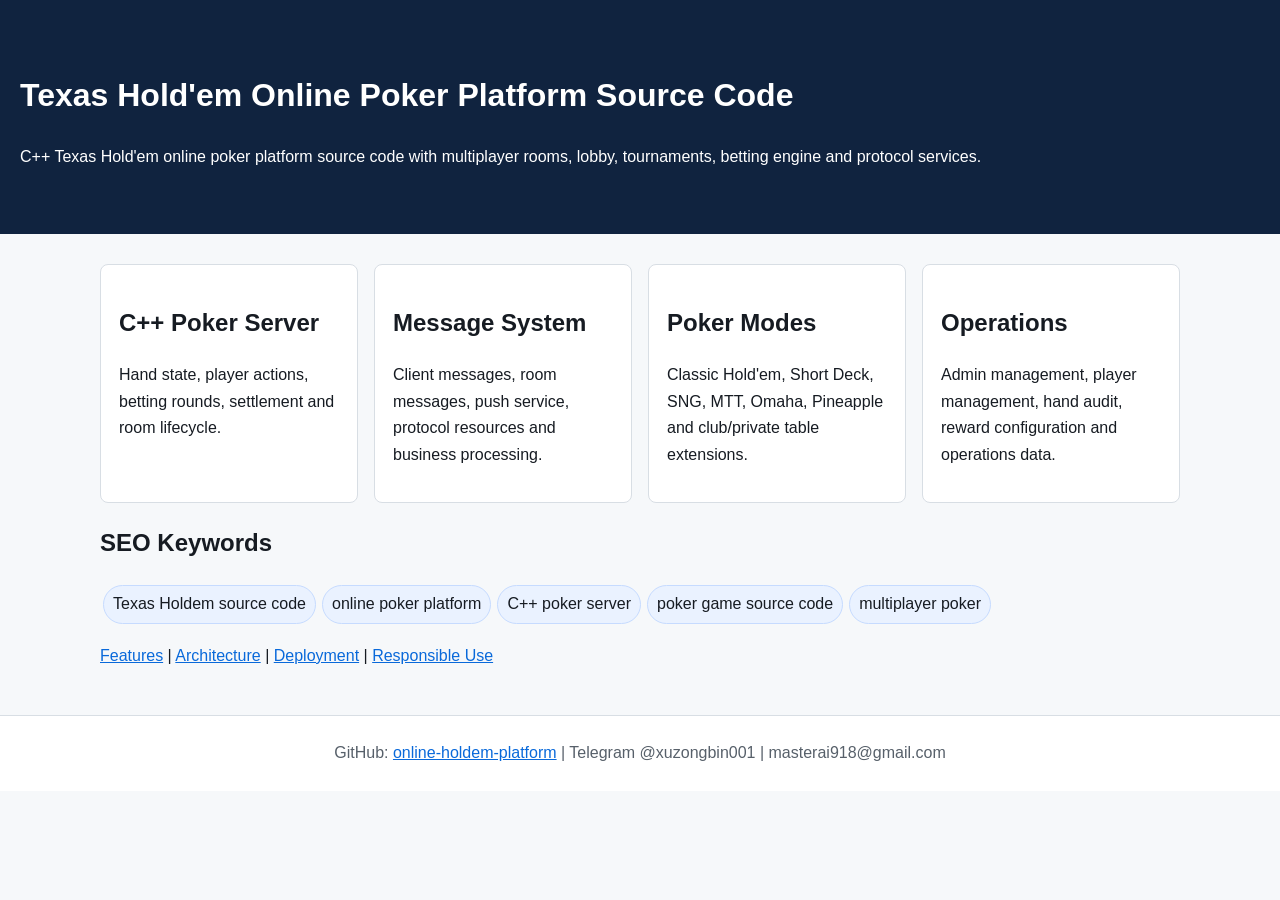
==== docs/index.html @ de96804f "Add files via upload" ====
<!doctype html>
<html lang="en">
<head>
  <meta charset="utf-8">
  <meta name="viewport" content="width=device-width, initial-scale=1">
  <title>Texas Hold'em Online Poker Source Code</title>
  <meta name="description" content="Texas Hold'em online poker platform source code with C++ game server, real-time multiplayer rooms, lobby, tournaments, betting engine, protocols and push service.">
  <style>
body{font-family:Arial,"Microsoft YaHei",sans-serif;margin:0;color:#161b22;background:#f6f8fa;line-height:1.65}
header{background:#10233f;color:white;padding:48px 20px}
main{max-width:1080px;margin:0 auto;padding:30px 20px}
.grid{display:grid;grid-template-columns:repeat(auto-fit,minmax(230px,1fr));gap:16px}
.card{background:white;border:1px solid #d8dee4;border-radius:8px;padding:18px}
.tag{display:inline-block;background:#eaf2ff;border:1px solid #c6dbff;border-radius:999px;padding:5px 9px;margin:3px}
a{color:#0969da}footer{padding:24px 20px;text-align:center;color:#57606a;background:white;border-top:1px solid #d8dee4}
</style>
</head>
<body>
  <header><h1>Texas Hold'em Online Poker Platform Source Code</h1><p>C++ Texas Hold'em online poker platform source code with multiplayer rooms, lobby, tournaments, betting engine and protocol services.</p></header>
  <main><section class="grid"><div class="card"><h2>C++ Poker Server</h2><p>Hand state, player actions, betting rounds, settlement and room lifecycle.</p></div><div class="card"><h2>Message System</h2><p>Client messages, room messages, push service, protocol resources and business processing.</p></div><div class="card"><h2>Poker Modes</h2><p>Classic Hold'em, Short Deck, SNG, MTT, Omaha, Pineapple and club/private table extensions.</p></div><div class="card"><h2>Operations</h2><p>Admin management, player management, hand audit, reward configuration and operations data.</p></div></section><section><h2>SEO Keywords</h2><p><span class="tag">Texas Holdem source code</span><span class="tag">online poker platform</span><span class="tag">C++ poker server</span><span class="tag">poker game source code</span><span class="tag">multiplayer poker</span></p></section><p><a href="features.html">Features</a> | <a href="architecture.html">Architecture</a> | <a href="deployment.html">Deployment</a> | <a href="responsible-use.html">Responsible Use</a></p></main>
  <footer>GitHub: <a href="https://github.com/deeptexas-ai/online-holdem-platform">online-holdem-platform</a> | Telegram @xuzongbin001 | masterai918@gmail.com</footer>
</body>
</html>
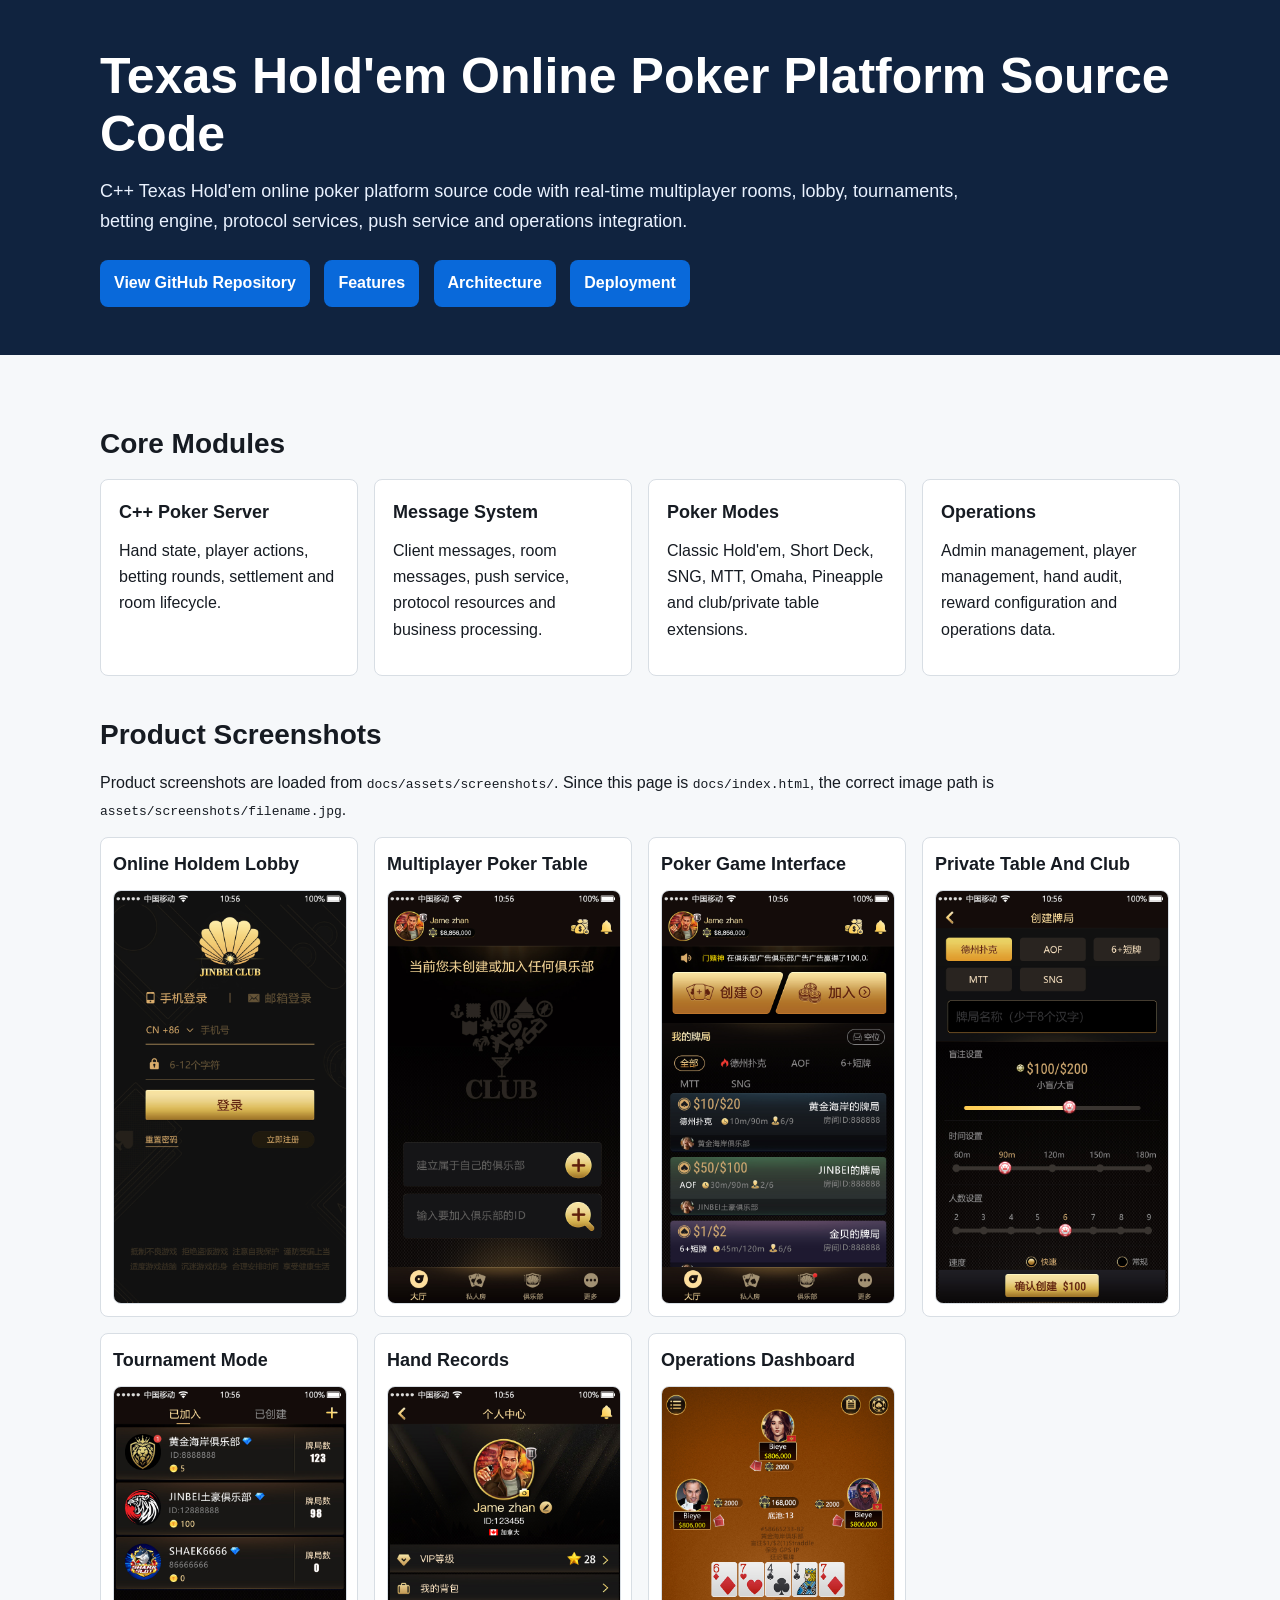
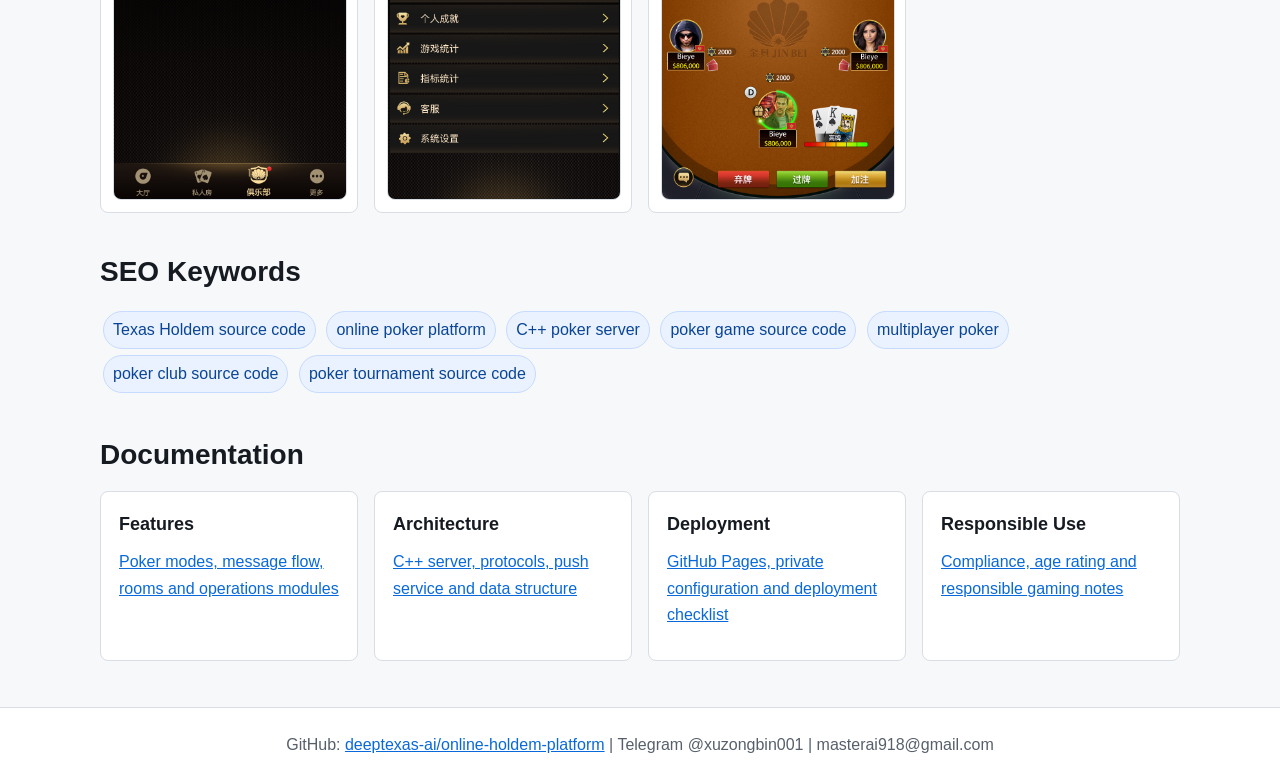
==== commit d346f869: "Add files via upload" ====
--- a/docs/index.html
+++ b/docs/index.html
@@ -5,19 +5,192 @@
   <meta name="viewport" content="width=device-width, initial-scale=1">
   <title>Texas Hold'em Online Poker Source Code</title>
   <meta name="description" content="Texas Hold'em online poker platform source code with C++ game server, real-time multiplayer rooms, lobby, tournaments, betting engine, protocols and push service.">
+  <meta name="keywords" content="Texas Holdem source code, online poker platform, C++ poker server, poker game source code, multiplayer poker, poker club source code, poker tournament source code">
+  <link rel="canonical" href="https://deeptexas-ai.github.io/online-holdem-platform/">
   <style>
-body{font-family:Arial,"Microsoft YaHei",sans-serif;margin:0;color:#161b22;background:#f6f8fa;line-height:1.65}
-header{background:#10233f;color:white;padding:48px 20px}
-main{max-width:1080px;margin:0 auto;padding:30px 20px}
-.grid{display:grid;grid-template-columns:repeat(auto-fit,minmax(230px,1fr));gap:16px}
-.card{background:white;border:1px solid #d8dee4;border-radius:8px;padding:18px}
-.tag{display:inline-block;background:#eaf2ff;border:1px solid #c6dbff;border-radius:999px;padding:5px 9px;margin:3px}
-a{color:#0969da}footer{padding:24px 20px;text-align:center;color:#57606a;background:white;border-top:1px solid #d8dee4}
-</style>
+    body {
+      font-family: Arial, "Microsoft YaHei", sans-serif;
+      margin: 0;
+      color: #161b22;
+      background: #f6f8fa;
+      line-height: 1.65;
+    }
+    header {
+      background: #10233f;
+      color: white;
+      padding: 48px 20px;
+    }
+    main {
+      max-width: 1080px;
+      margin: 0 auto;
+      padding: 30px 20px 46px;
+    }
+    .wrap {
+      max-width: 1080px;
+      margin: 0 auto;
+    }
+    h1 {
+      margin: 0 0 14px;
+      font-size: clamp(30px, 5vw, 50px);
+      line-height: 1.15;
+      letter-spacing: 0;
+    }
+    h2 {
+      margin: 36px 0 12px;
+      font-size: 28px;
+      letter-spacing: 0;
+    }
+    h3 {
+      margin: 0 0 10px;
+      font-size: 18px;
+      letter-spacing: 0;
+    }
+    p {
+      margin: 0 0 14px;
+    }
+    .lead {
+      max-width: 900px;
+      color: #eaf2ff;
+      font-size: 18px;
+    }
+    .grid {
+      display: grid;
+      grid-template-columns: repeat(auto-fit, minmax(240px, 1fr));
+      gap: 16px;
+    }
+    .card {
+      background: white;
+      border: 1px solid #d8dee4;
+      border-radius: 8px;
+      padding: 18px;
+    }
+    .screenshot-card {
+      padding: 12px;
+    }
+    .screenshot-card img {
+      display: block;
+      width: 100%;
+      height: auto;
+      border-radius: 8px;
+      border: 1px solid #d8dee4;
+      background: #fff;
+    }
+    .tag {
+      display: inline-block;
+      background: #eaf2ff;
+      border: 1px solid #c6dbff;
+      border-radius: 999px;
+      padding: 5px 9px;
+      margin: 3px;
+      color: #0a4595;
+    }
+    a {
+      color: #0969da;
+    }
+    .button {
+      display: inline-block;
+      margin: 10px 10px 0 0;
+      padding: 10px 14px;
+      border-radius: 8px;
+      color: #fff;
+      background: #0969da;
+      text-decoration: none;
+      font-weight: 700;
+    }
+    footer {
+      padding: 24px 20px;
+      text-align: center;
+      color: #57606a;
+      background: white;
+      border-top: 1px solid #d8dee4;
+    }
+  </style>
 </head>
 <body>
-  <header><h1>Texas Hold'em Online Poker Platform Source Code</h1><p>C++ Texas Hold'em online poker platform source code with multiplayer rooms, lobby, tournaments, betting engine and protocol services.</p></header>
-  <main><section class="grid"><div class="card"><h2>C++ Poker Server</h2><p>Hand state, player actions, betting rounds, settlement and room lifecycle.</p></div><div class="card"><h2>Message System</h2><p>Client messages, room messages, push service, protocol resources and business processing.</p></div><div class="card"><h2>Poker Modes</h2><p>Classic Hold'em, Short Deck, SNG, MTT, Omaha, Pineapple and club/private table extensions.</p></div><div class="card"><h2>Operations</h2><p>Admin management, player management, hand audit, reward configuration and operations data.</p></div></section><section><h2>SEO Keywords</h2><p><span class="tag">Texas Holdem source code</span><span class="tag">online poker platform</span><span class="tag">C++ poker server</span><span class="tag">poker game source code</span><span class="tag">multiplayer poker</span></p></section><p><a href="features.html">Features</a> | <a href="architecture.html">Architecture</a> | <a href="deployment.html">Deployment</a> | <a href="responsible-use.html">Responsible Use</a></p></main>
-  <footer>GitHub: <a href="https://github.com/deeptexas-ai/online-holdem-platform">online-holdem-platform</a> | Telegram @xuzongbin001 | masterai918@gmail.com</footer>
+  <header>
+    <div class="wrap">
+      <h1>Texas Hold'em Online Poker Platform Source Code</h1>
+      <p class="lead">C++ Texas Hold'em online poker platform source code with real-time multiplayer rooms, lobby, tournaments, betting engine, protocol services, push service and operations integration.</p>
+      <a class="button" href="https://github.com/deeptexas-ai/online-holdem-platform">View GitHub Repository</a>
+      <a class="button" href="features.html">Features</a>
+      <a class="button" href="architecture.html">Architecture</a>
+      <a class="button" href="deployment.html">Deployment</a>
+    </div>
+  </header>
+
+  <main>
+    <section>
+      <h2>Core Modules</h2>
+      <div class="grid">
+        <div class="card"><h3>C++ Poker Server</h3><p>Hand state, player actions, betting rounds, settlement and room lifecycle.</p></div>
+        <div class="card"><h3>Message System</h3><p>Client messages, room messages, push service, protocol resources and business processing.</p></div>
+        <div class="card"><h3>Poker Modes</h3><p>Classic Hold'em, Short Deck, SNG, MTT, Omaha, Pineapple and club/private table extensions.</p></div>
+        <div class="card"><h3>Operations</h3><p>Admin management, player management, hand audit, reward configuration and operations data.</p></div>
+      </div>
+    </section>
+
+    <section>
+      <h2>Product Screenshots</h2>
+      <p>Product screenshots are loaded from <code>docs/assets/screenshots/</code>. Since this page is <code>docs/index.html</code>, the correct image path is <code>assets/screenshots/filename.jpg</code>.</p>
+      <div class="grid">
+        <div class="card screenshot-card">
+          <h3>Online Holdem Lobby</h3>
+          <img src="assets/screenshots/001.jpg" alt="Texas Holdem online poker platform source code lobby screenshot" loading="lazy">
+        </div>
+        <div class="card screenshot-card">
+          <h3>Multiplayer Poker Table</h3>
+          <img src="assets/screenshots/002.jpg" alt="Texas Holdem multiplayer poker table source code screenshot" loading="lazy">
+        </div>
+        <div class="card screenshot-card">
+          <h3>Poker Game Interface</h3>
+          <img src="assets/screenshots/1111.jpg" alt="Online poker game source code interface screenshot" loading="lazy">
+        </div>
+        <div class="card screenshot-card">
+          <h3>Private Table And Club</h3>
+          <img src="assets/screenshots/2222.jpg" alt="Texas Holdem poker club private table source code screenshot" loading="lazy">
+        </div>
+        <div class="card screenshot-card">
+          <h3>Tournament Mode</h3>
+          <img src="assets/screenshots/3333.jpg" alt="Texas Holdem poker tournament source code screenshot" loading="lazy">
+        </div>
+        <div class="card screenshot-card">
+          <h3>Hand Records</h3>
+          <img src="assets/screenshots/4444.jpg" alt="Texas Holdem online poker hand records screenshot" loading="lazy">
+        </div>
+        <div class="card screenshot-card">
+          <h3>Operations Dashboard</h3>
+          <img src="assets/screenshots/5555.jpg" alt="Online poker platform operations dashboard source code screenshot" loading="lazy">
+        </div>
+      </div>
+    </section>
+
+    <section>
+      <h2>SEO Keywords</h2>
+      <p>
+        <span class="tag">Texas Holdem source code</span>
+        <span class="tag">online poker platform</span>
+        <span class="tag">C++ poker server</span>
+        <span class="tag">poker game source code</span>
+        <span class="tag">multiplayer poker</span>
+        <span class="tag">poker club source code</span>
+        <span class="tag">poker tournament source code</span>
+      </p>
+    </section>
+
+    <section>
+      <h2>Documentation</h2>
+      <div class="grid">
+        <div class="card"><h3>Features</h3><p><a href="features.html">Poker modes, message flow, rooms and operations modules</a></p></div>
+        <div class="card"><h3>Architecture</h3><p><a href="architecture.html">C++ server, protocols, push service and data structure</a></p></div>
+        <div class="card"><h3>Deployment</h3><p><a href="deployment.html">GitHub Pages, private configuration and deployment checklist</a></p></div>
+        <div class="card"><h3>Responsible Use</h3><p><a href="responsible-use.html">Compliance, age rating and responsible gaming notes</a></p></div>
+      </div>
+    </section>
+  </main>
+
+  <footer>
+    GitHub: <a href="https://github.com/deeptexas-ai/online-holdem-platform">deeptexas-ai/online-holdem-platform</a>
+    | Telegram @xuzongbin001 | masterai918@gmail.com
+  </footer>
 </body>
 </html>
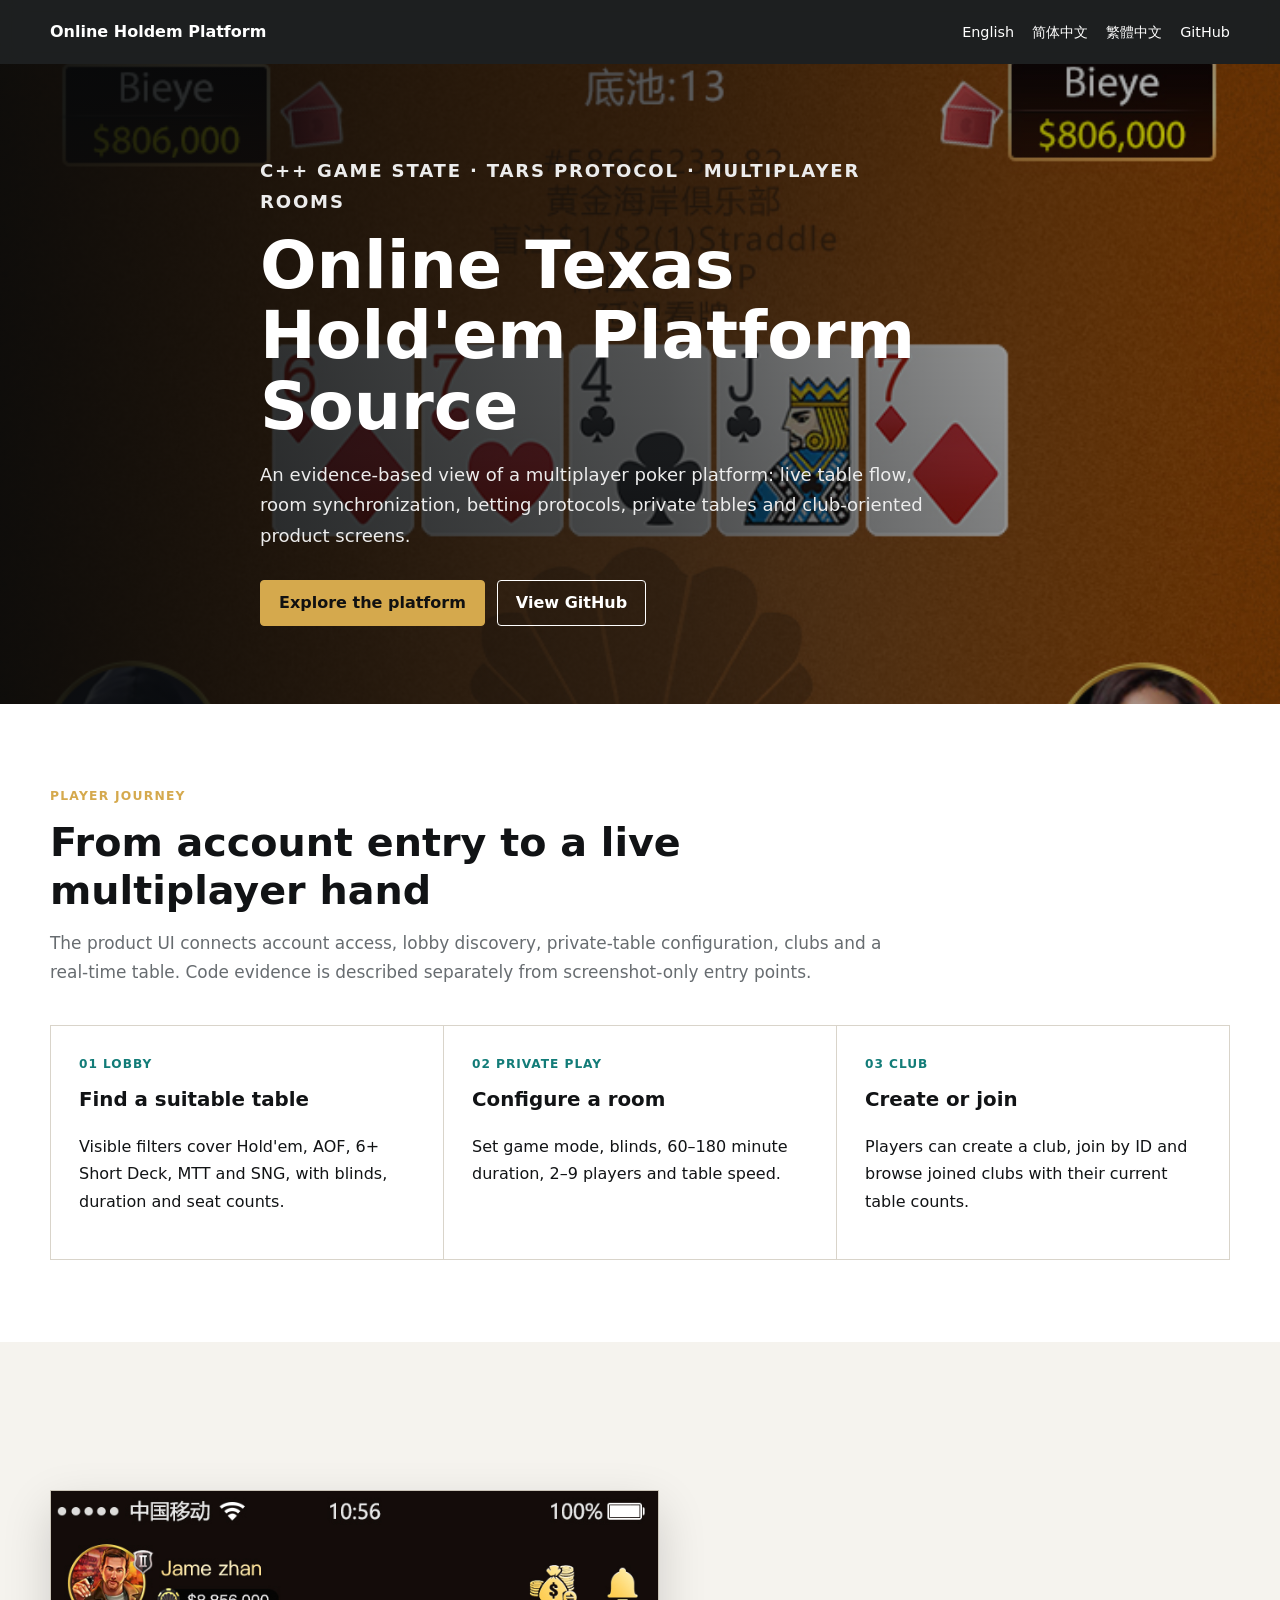
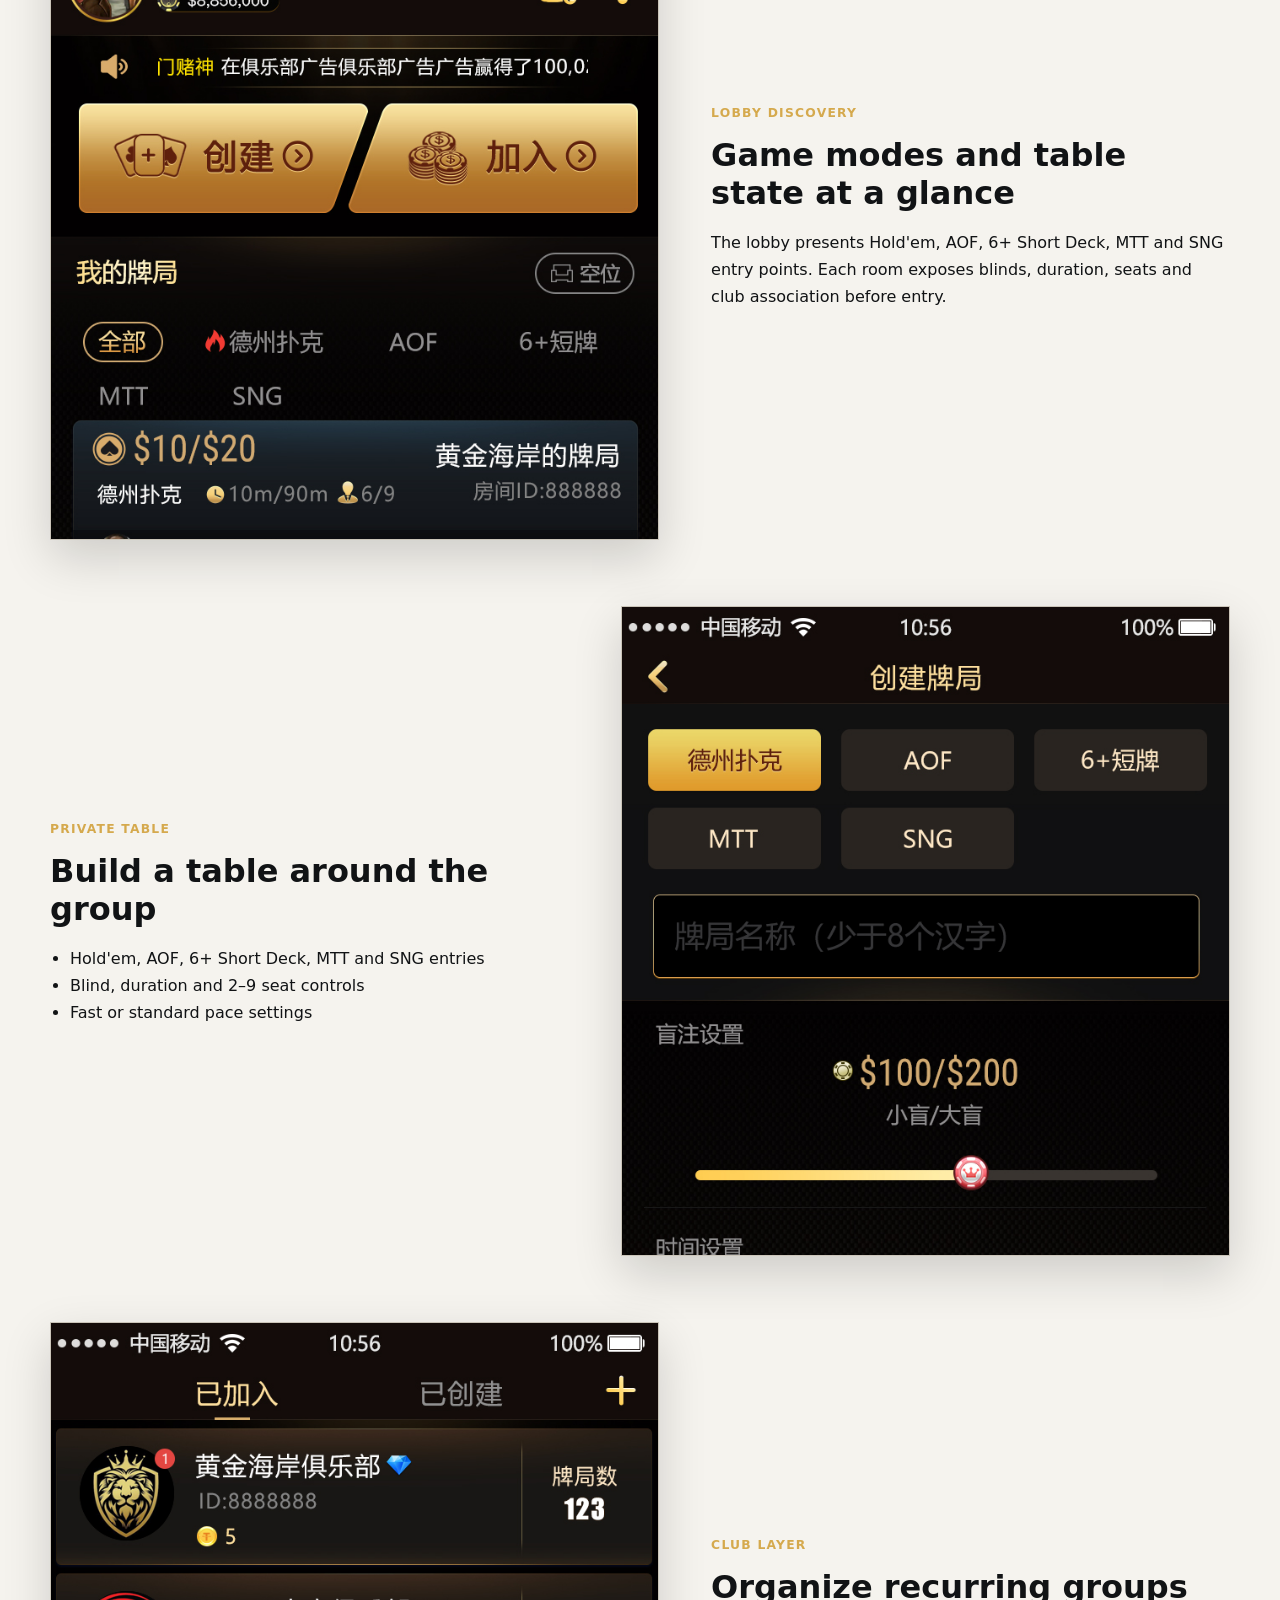
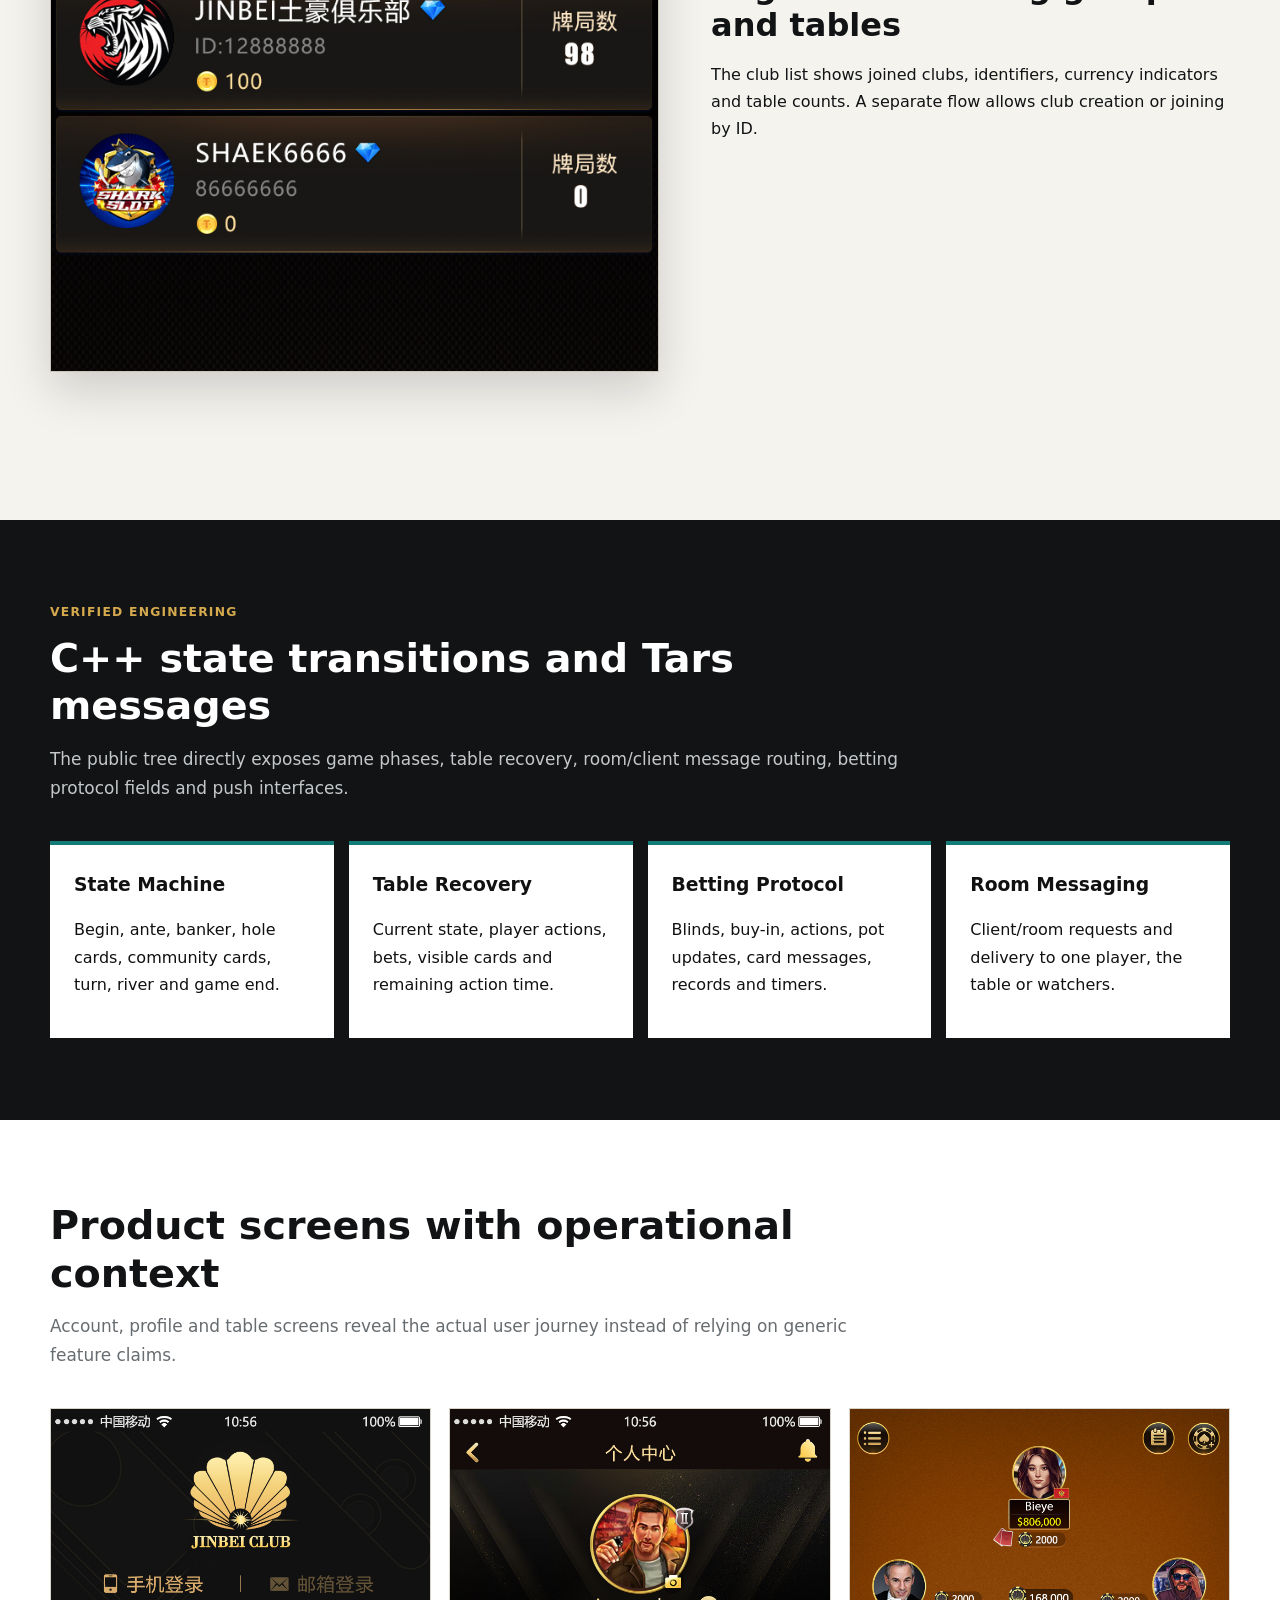
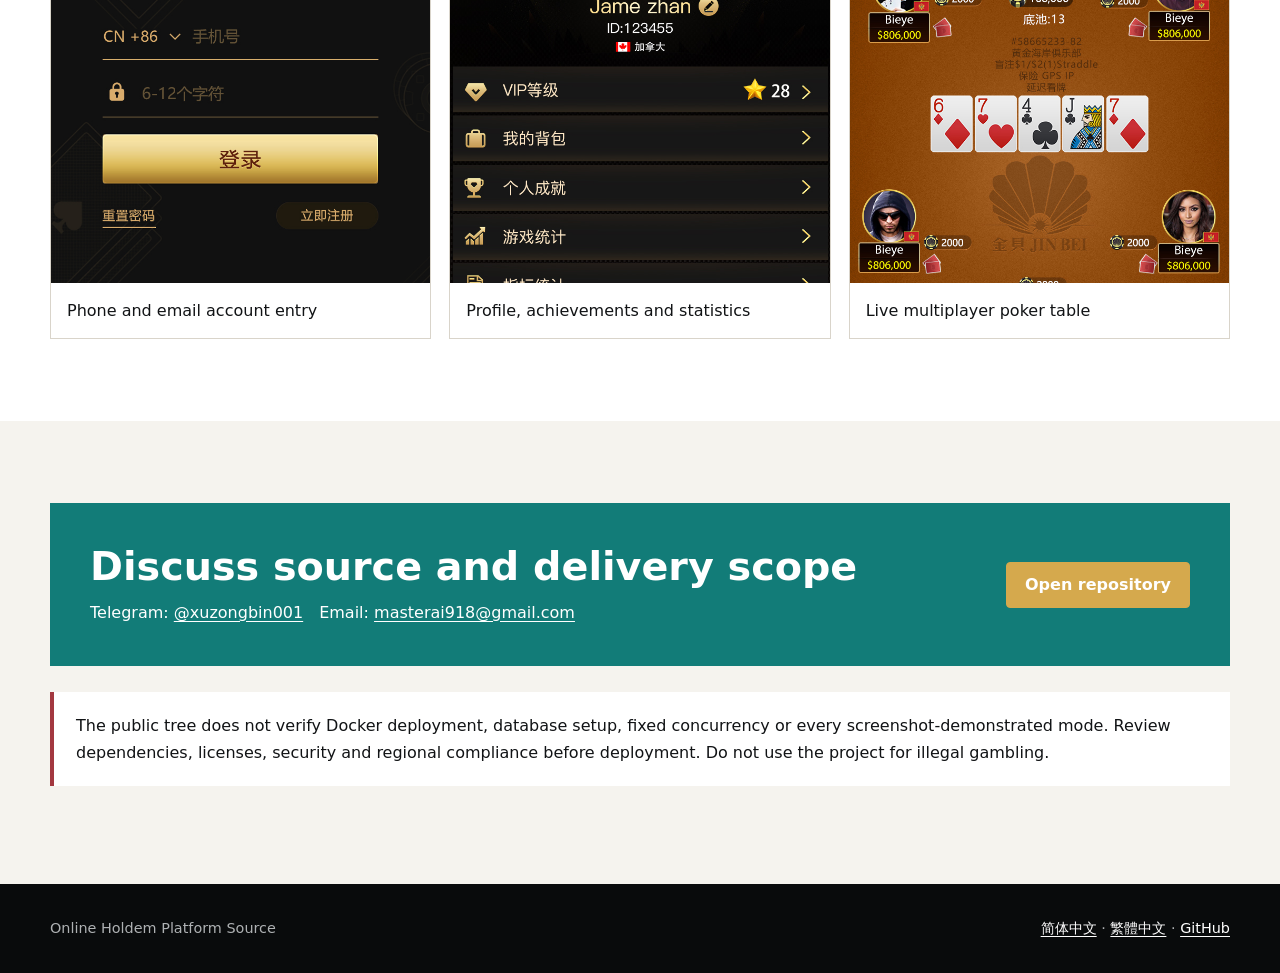
==== commit b39fb167: "Add files via upload" ====
--- a/docs/index.html
+++ b/docs/index.html
@@ -1,196 +1,17 @@
-<!doctype html>
-<html lang="en">
-<head>
-  <meta charset="utf-8">
-  <meta name="viewport" content="width=device-width, initial-scale=1">
-  <title>Texas Hold'em Online Poker Source Code</title>
-  <meta name="description" content="Texas Hold'em online poker platform source code with C++ game server, real-time multiplayer rooms, lobby, tournaments, betting engine, protocols and push service.">
-  <meta name="keywords" content="Texas Holdem source code, online poker platform, C++ poker server, poker game source code, multiplayer poker, poker club source code, poker tournament source code">
-  <link rel="canonical" href="https://deeptexas-ai.github.io/online-holdem-platform/">
-  <style>
-    body {
-      font-family: Arial, "Microsoft YaHei", sans-serif;
-      margin: 0;
-      color: #161b22;
-      background: #f6f8fa;
-      line-height: 1.65;
-    }
-    header {
-      background: #10233f;
-      color: white;
-      padding: 48px 20px;
-    }
-    main {
-      max-width: 1080px;
-      margin: 0 auto;
-      padding: 30px 20px 46px;
-    }
-    .wrap {
-      max-width: 1080px;
-      margin: 0 auto;
-    }
-    h1 {
-      margin: 0 0 14px;
-      font-size: clamp(30px, 5vw, 50px);
-      line-height: 1.15;
-      letter-spacing: 0;
-    }
-    h2 {
-      margin: 36px 0 12px;
-      font-size: 28px;
-      letter-spacing: 0;
-    }
-    h3 {
-      margin: 0 0 10px;
-      font-size: 18px;
-      letter-spacing: 0;
-    }
-    p {
-      margin: 0 0 14px;
-    }
-    .lead {
-      max-width: 900px;
-      color: #eaf2ff;
-      font-size: 18px;
-    }
-    .grid {
-      display: grid;
-      grid-template-columns: repeat(auto-fit, minmax(240px, 1fr));
-      gap: 16px;
-    }
-    .card {
-      background: white;
-      border: 1px solid #d8dee4;
-      border-radius: 8px;
-      padding: 18px;
-    }
-    .screenshot-card {
-      padding: 12px;
-    }
-    .screenshot-card img {
-      display: block;
-      width: 100%;
-      height: auto;
-      border-radius: 8px;
-      border: 1px solid #d8dee4;
-      background: #fff;
-    }
-    .tag {
-      display: inline-block;
-      background: #eaf2ff;
-      border: 1px solid #c6dbff;
-      border-radius: 999px;
-      padding: 5px 9px;
-      margin: 3px;
-      color: #0a4595;
-    }
-    a {
-      color: #0969da;
-    }
-    .button {
-      display: inline-block;
-      margin: 10px 10px 0 0;
-      padding: 10px 14px;
-      border-radius: 8px;
-      color: #fff;
-      background: #0969da;
-      text-decoration: none;
-      font-weight: 700;
-    }
-    footer {
-      padding: 24px 20px;
-      text-align: center;
-      color: #57606a;
-      background: white;
-      border-top: 1px solid #d8dee4;
-    }
-  </style>
-</head>
-<body>
-  <header>
-    <div class="wrap">
-      <h1>Texas Hold'em Online Poker Platform Source Code</h1>
-      <p class="lead">C++ Texas Hold'em online poker platform source code with real-time multiplayer rooms, lobby, tournaments, betting engine, protocol services, push service and operations integration.</p>
-      <a class="button" href="https://github.com/deeptexas-ai/online-holdem-platform">View GitHub Repository</a>
-      <a class="button" href="features.html">Features</a>
-      <a class="button" href="architecture.html">Architecture</a>
-      <a class="button" href="deployment.html">Deployment</a>
-    </div>
-  </header>
-
-  <main>
-    <section>
-      <h2>Core Modules</h2>
-      <div class="grid">
-        <div class="card"><h3>C++ Poker Server</h3><p>Hand state, player actions, betting rounds, settlement and room lifecycle.</p></div>
-        <div class="card"><h3>Message System</h3><p>Client messages, room messages, push service, protocol resources and business processing.</p></div>
-        <div class="card"><h3>Poker Modes</h3><p>Classic Hold'em, Short Deck, SNG, MTT, Omaha, Pineapple and club/private table extensions.</p></div>
-        <div class="card"><h3>Operations</h3><p>Admin management, player management, hand audit, reward configuration and operations data.</p></div>
-      </div>
-    </section>
-
-    <section>
-      <h2>Product Screenshots</h2>
-      <p>Product screenshots are loaded from <code>docs/assets/screenshots/</code>. Since this page is <code>docs/index.html</code>, the correct image path is <code>assets/screenshots/filename.jpg</code>.</p>
-      <div class="grid">
-        <div class="card screenshot-card">
-          <h3>Online Holdem Lobby</h3>
-          <img src="assets/screenshots/001.jpg" alt="Texas Holdem online poker platform source code lobby screenshot" loading="lazy">
-        </div>
-        <div class="card screenshot-card">
-          <h3>Multiplayer Poker Table</h3>
-          <img src="assets/screenshots/002.jpg" alt="Texas Holdem multiplayer poker table source code screenshot" loading="lazy">
-        </div>
-        <div class="card screenshot-card">
-          <h3>Poker Game Interface</h3>
-          <img src="assets/screenshots/1111.jpg" alt="Online poker game source code interface screenshot" loading="lazy">
-        </div>
-        <div class="card screenshot-card">
-          <h3>Private Table And Club</h3>
-          <img src="assets/screenshots/2222.jpg" alt="Texas Holdem poker club private table source code screenshot" loading="lazy">
-        </div>
-        <div class="card screenshot-card">
-          <h3>Tournament Mode</h3>
-          <img src="assets/screenshots/3333.jpg" alt="Texas Holdem poker tournament source code screenshot" loading="lazy">
-        </div>
-        <div class="card screenshot-card">
-          <h3>Hand Records</h3>
-          <img src="assets/screenshots/4444.jpg" alt="Texas Holdem online poker hand records screenshot" loading="lazy">
-        </div>
-        <div class="card screenshot-card">
-          <h3>Operations Dashboard</h3>
-          <img src="assets/screenshots/5555.jpg" alt="Online poker platform operations dashboard source code screenshot" loading="lazy">
-        </div>
-      </div>
-    </section>
-
-    <section>
-      <h2>SEO Keywords</h2>
-      <p>
-        <span class="tag">Texas Holdem source code</span>
-        <span class="tag">online poker platform</span>
-        <span class="tag">C++ poker server</span>
-        <span class="tag">poker game source code</span>
-        <span class="tag">multiplayer poker</span>
-        <span class="tag">poker club source code</span>
-        <span class="tag">poker tournament source code</span>
-      </p>
-    </section>
-
-    <section>
-      <h2>Documentation</h2>
-      <div class="grid">
-        <div class="card"><h3>Features</h3><p><a href="features.html">Poker modes, message flow, rooms and operations modules</a></p></div>
-        <div class="card"><h3>Architecture</h3><p><a href="architecture.html">C++ server, protocols, push service and data structure</a></p></div>
-        <div class="card"><h3>Deployment</h3><p><a href="deployment.html">GitHub Pages, private configuration and deployment checklist</a></p></div>
-        <div class="card"><h3>Responsible Use</h3><p><a href="responsible-use.html">Compliance, age rating and responsible gaming notes</a></p></div>
-      </div>
-    </section>
-  </main>
-
-  <footer>
-    GitHub: <a href="https://github.com/deeptexas-ai/online-holdem-platform">deeptexas-ai/online-holdem-platform</a>
-    | Telegram @xuzongbin001 | masterai918@gmail.com
-  </footer>
-</body>
-</html>
+<!doctype html><html lang="en"><head>
+<meta name="google-site-verification" content="rrp5Uvgzi-1-rMxUBfhV3wjlNrFqzwnqiA4e3qsOLEM" />
+<meta charset="utf-8"><meta name="viewport" content="width=device-width,initial-scale=1">
+<title>Online Holdem Platform Source | C++ Server</title>
+<meta name="description" content="Online Texas Holdem platform source code with a C++ game state machine, multiplayer rooms, betting protocols, private tables and club product screens.">
+<meta name="robots" content="index,follow,max-image-preview:large"><link rel="canonical" href="https://deeptexas-ai.github.io/online-holdem-platform/">
+<link rel="alternate" hreflang="en" href="https://deeptexas-ai.github.io/online-holdem-platform/"><link rel="alternate" hreflang="zh-CN" href="https://deeptexas-ai.github.io/online-holdem-platform/zh-cn/"><link rel="alternate" hreflang="zh-TW" href="https://deeptexas-ai.github.io/online-holdem-platform/zh-tw/"><link rel="alternate" hreflang="x-default" href="https://deeptexas-ai.github.io/online-holdem-platform/"><link rel="stylesheet" href="assets/style.css">
+<meta property="og:type" content="website"><meta property="og:title" content="Online Texas Holdem Platform Source"><meta property="og:description" content="C++ hand state, room messages, betting protocols and real product screens."><meta property="og:url" content="https://deeptexas-ai.github.io/online-holdem-platform/"><meta property="og:image" content="https://deeptexas-ai.github.io/online-holdem-platform/assets/screenshots/5555.jpg">
+<script type="application/ld+json">{"@context":"https://schema.org","@type":"SoftwareSourceCode","name":"Online Texas Holdem Platform Source","description":"C++ game state machine, multiplayer room messages and Tars betting protocols for an online Holdem platform.","url":"https://deeptexas-ai.github.io/online-holdem-platform/","codeRepository":"https://github.com/deeptexas-ai/online-holdem-platform","programmingLanguage":["C++","Tars IDL"],"image":"https://deeptexas-ai.github.io/online-holdem-platform/assets/screenshots/5555.jpg"}</script></head>
+<body><nav class="topbar"><div class="wrap"><a class="brand" href="./">Online Holdem Platform</a><div class="nav"><a href="./">English</a><a href="zh-cn/">简体中文</a><a href="zh-tw/">繁體中文</a><a href="https://github.com/deeptexas-ai/online-holdem-platform">GitHub</a></div></div></nav>
+<header class="hero"><div class="wrap hero-inner"><p class="eyebrow">C++ Game State · Tars Protocol · Multiplayer Rooms</p><h1>Online Texas Hold'em Platform Source</h1><p>An evidence-based view of a multiplayer poker platform: live table flow, room synchronization, betting protocols, private tables and club-oriented product screens.</p><div class="actions"><a class="button" href="#features">Explore the platform</a><a class="button alt" href="https://github.com/deeptexas-ai/online-holdem-platform">View GitHub</a></div></div></header>
+<main><section class="section white" id="features"><div class="wrap"><p class="eyebrow">Player Journey</p><h2>From account entry to a live multiplayer hand</h2><p class="lead">The product UI connects account access, lobby discovery, private-table configuration, clubs and a real-time table. Code evidence is described separately from screenshot-only entry points.</p><div class="feature-grid"><article class="feature"><b>01 Lobby</b><h3>Find a suitable table</h3><p>Visible filters cover Hold'em, AOF, 6+ Short Deck, MTT and SNG, with blinds, duration and seat counts.</p></article><article class="feature"><b>02 Private Play</b><h3>Configure a room</h3><p>Set game mode, blinds, 60–180 minute duration, 2–9 players and table speed.</p></article><article class="feature"><b>03 Club</b><h3>Create or join</h3><p>Players can create a club, join by ID and browse joined clubs with their current table counts.</p></article></div></div></section>
+<section class="section"><div class="wrap"><div class="story"><div class="media"><img src="assets/screenshots/1111.jpg" alt="Online Texas Holdem lobby with AOF Short Deck MTT and SNG"></div><div class="story-copy"><p class="eyebrow">Lobby Discovery</p><h3>Game modes and table state at a glance</h3><p>The lobby presents Hold'em, AOF, 6+ Short Deck, MTT and SNG entry points. Each room exposes blinds, duration, seats and club association before entry.</p></div></div><div class="story reverse"><div class="media"><img src="assets/screenshots/2222.jpg" alt="Private poker table mode blinds duration seats and speed settings"></div><div class="story-copy"><p class="eyebrow">Private Table</p><h3>Build a table around the group</h3><ul><li>Hold'em, AOF, 6+ Short Deck, MTT and SNG entries</li><li>Blind, duration and 2–9 seat controls</li><li>Fast or standard pace settings</li></ul></div></div><div class="story"><div class="media"><img src="assets/screenshots/3333.jpg" alt="Texas Holdem poker clubs and active table counts"></div><div class="story-copy"><p class="eyebrow">Club Layer</p><h3>Organize recurring groups and tables</h3><p>The club list shows joined clubs, identifiers, currency indicators and table counts. A separate flow allows club creation or joining by ID.</p></div></div></div></section>
+<section class="section dark"><div class="wrap"><p class="eyebrow">Verified Engineering</p><h2>C++ state transitions and Tars messages</h2><p class="lead">The public tree directly exposes game phases, table recovery, room/client message routing, betting protocol fields and push interfaces.</p><div class="arch"><article class="layer"><h3>State Machine</h3><p>Begin, ante, banker, hole cards, community cards, turn, river and game end.</p></article><article class="layer"><h3>Table Recovery</h3><p>Current state, player actions, bets, visible cards and remaining action time.</p></article><article class="layer"><h3>Betting Protocol</h3><p>Blinds, buy-in, actions, pot updates, card messages, records and timers.</p></article><article class="layer"><h3>Room Messaging</h3><p>Client/room requests and delivery to one player, the table or watchers.</p></article></div></div></section>
+<section class="section white"><div class="wrap"><h2>Product screens with operational context</h2><p class="lead">Account, profile and table screens reveal the actual user journey instead of relying on generic feature claims.</p><div class="gallery"><figure><img src="assets/screenshots/001.jpg" alt="Online Holdem phone and email account login"><figcaption>Phone and email account entry</figcaption></figure><figure><img src="assets/screenshots/4444.jpg" alt="Poker player profile achievements and statistics"><figcaption>Profile, achievements and statistics</figcaption></figure><figure><img src="assets/screenshots/5555.jpg" alt="Multiplayer real-time Texas Holdem poker table"><figcaption>Live multiplayer poker table</figcaption></figure></div></div></section>
+<section class="section"><div class="wrap"><div class="contact"><div><h2>Discuss source and delivery scope</h2><p>Telegram: <a href="https://t.me/xuzongbin001">@xuzongbin001</a>　Email: <a href="mailto:masterai918@gmail.com">masterai918@gmail.com</a></p></div><a class="button" href="https://github.com/deeptexas-ai/online-holdem-platform">Open repository</a></div><p class="scope">The public tree does not verify Docker deployment, database setup, fixed concurrency or every screenshot-demonstrated mode. Review dependencies, licenses, security and regional compliance before deployment. Do not use the project for illegal gambling.</p></div></section></main>
+<footer class="footer"><div class="wrap"><span>Online Holdem Platform Source</span><span><a href="zh-cn/">简体中文</a> · <a href="zh-tw/">繁體中文</a> · <a href="https://github.com/deeptexas-ai/online-holdem-platform">GitHub</a></span></div></footer></body></html>
--- a/docs/assets/style.css
+++ b/docs/assets/style.css
@@ -0,0 +1 @@
+:root{--ink:#111315;--paper:#f5f3ee;--white:#fff;--gold:#d5a94d;--teal:#127c78;--red:#a33840;--muted:#676c70;--line:#d9d4ca;--max:1180px}*{box-sizing:border-box}html{scroll-behavior:smooth}body{margin:0;background:var(--paper);color:var(--ink);font-family:Inter,"Noto Sans SC","Noto Sans TC",system-ui,-apple-system,"Segoe UI",sans-serif;line-height:1.7}a{color:var(--teal);text-underline-offset:3px}img{display:block;max-width:100%}.wrap{width:min(var(--max),calc(100% - 40px));margin:auto}.topbar{position:sticky;top:0;z-index:10;background:rgba(17,19,21,.95);color:#fff;backdrop-filter:blur(12px)}.topbar .wrap{min-height:64px;display:flex;align-items:center;justify-content:space-between;gap:20px}.brand{font-weight:800;color:#fff;text-decoration:none}.nav{display:flex;gap:18px;align-items:center;flex-wrap:wrap}.nav a{color:#fff;text-decoration:none;font-size:.9rem}.hero{min-height:640px;display:grid;align-items:end;color:#fff;background:linear-gradient(90deg,rgba(8,10,11,.94),rgba(8,10,11,.68) 52%,rgba(8,10,11,.2)),url("screenshots/5555.jpg") center 42%/cover no-repeat}.hero-inner{max-width:760px;padding:92px 0 78px}.eyebrow{margin:0 0 12px;color:var(--gold);font-size:.77rem;font-weight:800;text-transform:uppercase;letter-spacing:.1em}.hero h1{margin:0;max-width:750px;font-size:clamp(2.4rem,5.2vw,5rem);line-height:1.06;letter-spacing:0}.hero p{max-width:690px;font-size:1.13rem;color:#ececec}.actions{display:flex;gap:12px;flex-wrap:wrap;margin-top:28px}.button{display:inline-flex;align-items:center;justify-content:center;min-height:46px;padding:0 18px;border-radius:4px;background:var(--gold);border:1px solid var(--gold);color:#111;text-decoration:none;font-weight:800}.button.alt{background:transparent;border-color:#fff;color:#fff}.section{padding:82px 0}.section.white{background:#fff}.section.dark{background:var(--ink);color:#fff}.section h2{max-width:850px;margin:0 0 15px;font-size:clamp(1.85rem,3.1vw,3rem);line-height:1.2;letter-spacing:0}.lead{max-width:860px;margin:0 0 38px;color:var(--muted);font-size:1.06rem}.dark .lead{color:#c5c8ca}.feature-grid{display:grid;grid-template-columns:repeat(3,1fr);gap:1px;background:var(--line);border:1px solid var(--line)}.feature{min-height:215px;padding:28px;background:#fff}.feature b{display:block;color:var(--teal);font-size:.76rem;text-transform:uppercase;letter-spacing:.08em}.feature h3{margin:9px 0;font-size:1.24rem}.story{display:grid;grid-template-columns:1.08fr .92fr;gap:52px;align-items:center;margin:66px 0}.story.reverse{grid-template-columns:.92fr 1.08fr}.story.reverse .media{order:2}.media img{width:100%;max-height:650px;aspect-ratio:4/5;object-fit:cover;object-position:top;border:1px solid #cbc5b9;box-shadow:0 18px 45px rgba(0,0,0,.16)}.story-copy h3{margin:0 0 12px;font-size:clamp(1.55rem,2.5vw,2.3rem);line-height:1.2}.story-copy ul{padding-left:20px}.arch{display:grid;grid-template-columns:repeat(4,1fr);gap:15px}.layer{background:#fff;color:#111;padding:24px;border-top:4px solid var(--teal)}.layer h3{margin:0 0 8px}.gallery{display:grid;grid-template-columns:repeat(3,1fr);gap:18px}.gallery figure{margin:0;background:#fff;border:1px solid var(--line)}.gallery img{width:100%;aspect-ratio:4/5;object-fit:cover;object-position:top}.gallery figcaption{padding:14px 16px}.scope{margin-top:26px;padding:20px 22px;border-left:4px solid var(--red);background:#fff}.contact{display:grid;grid-template-columns:1fr auto;gap:28px;align-items:center;padding:40px;background:var(--teal);color:#fff}.contact h2{margin:0 0 8px}.contact p{margin:0}.contact a{color:#fff}.footer{padding:32px 0;background:#090b0c;color:#aeb1b3;font-size:.9rem}.footer .wrap{display:flex;justify-content:space-between;gap:20px;flex-wrap:wrap}.footer a{color:#fff}@media(max-width:850px){.topbar{position:static}.topbar .wrap{padding:12px 0;flex-direction:column;align-items:flex-start;gap:8px}.hero{min-height:570px;background-position:55% 35%}.feature-grid,.arch,.gallery{grid-template-columns:1fr 1fr}.story,.story.reverse{grid-template-columns:1fr;gap:26px}.story.reverse .media{order:0}.media img{aspect-ratio:4/5}.contact{grid-template-columns:1fr}}@media(max-width:540px){.wrap{width:calc(100% - 24px)}.section{padding:58px 0}.hero{min-height:530px}.hero h1{font-size:2.28rem}.feature-grid,.arch,.gallery{grid-template-columns:1fr}.button{width:100%}.nav{gap:11px}.nav a{font-size:.82rem}.contact{padding:28px 20px}}
